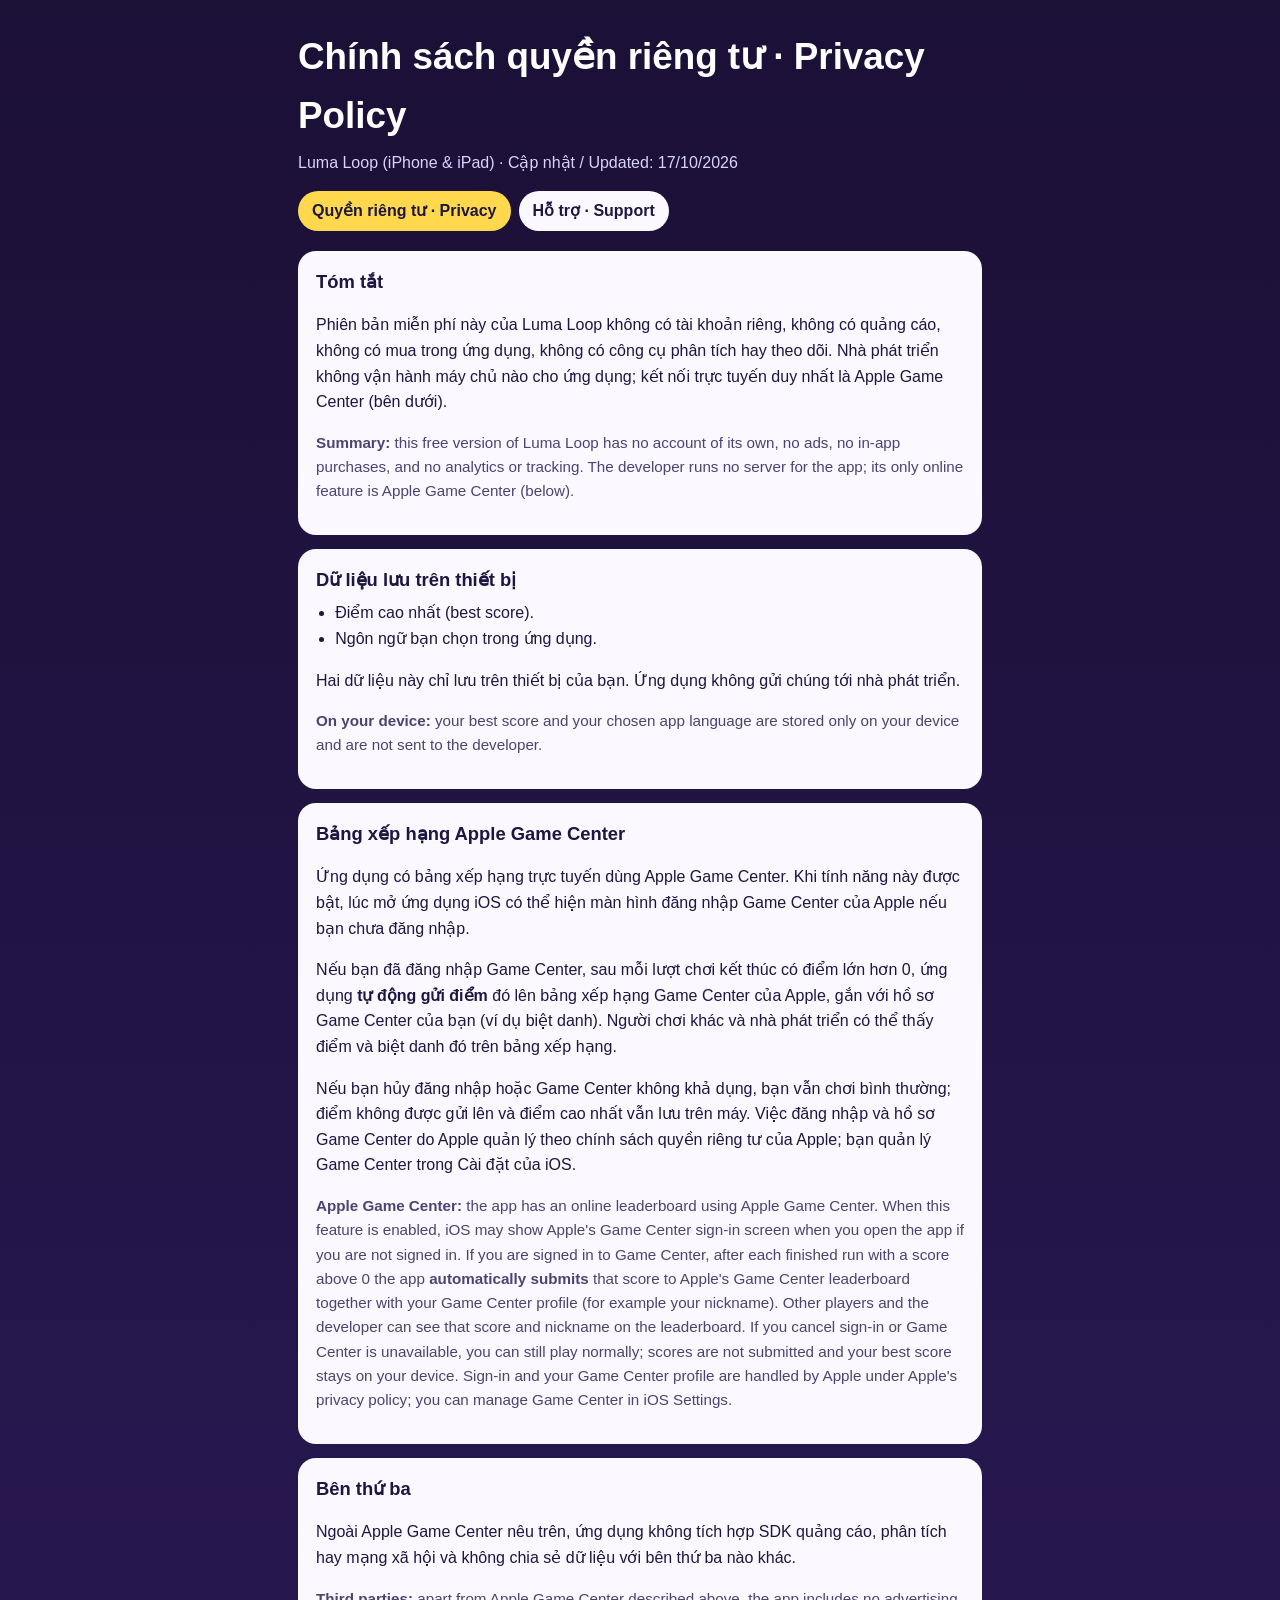
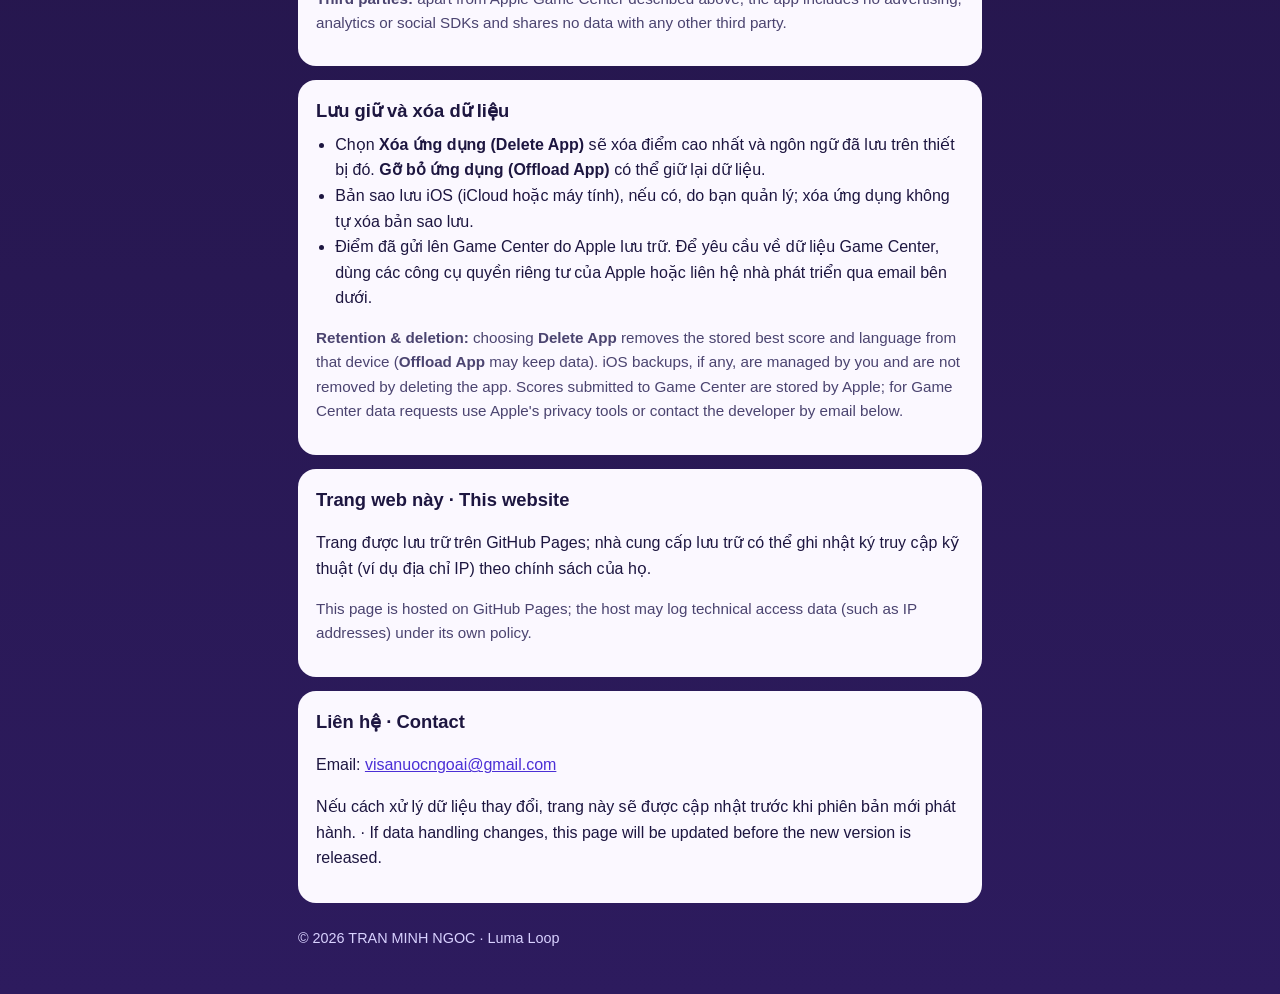
==== luma-loop/privacy.html @ b6aa4632 "Add Luma Loop privacy and support pages Co-Authored-By: Claude Opus 5.5 <noreply@anthropic.com>" ====
<!doctype html>
<html lang="vi">
<head>
  <meta charset="utf-8">
  <meta name="viewport" content="width=device-width, initial-scale=1">
  <title>Privacy Policy — Luma Loop</title>
  <style>
    :root { --bg1:#1b1036; --bg2:#2d1b5e; --card:#fbf8ff; --ink:#1d1640; --soft:#4b4470; --accent:#7c5cff; }
    * { box-sizing: border-box; }
    body { margin:0; font-family:-apple-system,BlinkMacSystemFont,"Segoe UI",Roboto,Arial,sans-serif; line-height:1.6; color:var(--ink); background:linear-gradient(180deg,var(--bg1),var(--bg2)); }
    main { max-width:720px; margin:0 auto; padding:28px 18px 44px; }
    header h1 { color:#fff; margin:0 0 4px; font-size:clamp(1.7rem,5vw,2.3rem); }
    header p { color:#d9d2ff; margin:0; }
    nav { display:flex; flex-wrap:wrap; gap:8px; margin:16px 0 20px; }
    nav a { padding:7px 14px; border-radius:999px; background:var(--card); color:var(--ink); text-decoration:none; font-weight:600; }
    nav a[aria-current="page"] { background:#ffd84d; }
    .card { background:var(--card); border-radius:18px; padding:16px 18px; margin:0 0 14px; }
    .card h2 { font-size:1.15rem; margin:0 0 6px; }
    .card ul { padding-left:1.2em; margin:6px 0; }
    .lang { color:var(--soft); font-size:.95rem; }
    a { color:#4b2fd6; }
    footer { color:#d9d2ff; font-size:.9rem; margin-top:24px; }
  </style>
</head>
<body>
<main>
  <header>
    <h1>Chính sách quyền riêng tư · Privacy Policy</h1>
    <p>Luma Loop (iPhone &amp; iPad) · Cập nhật / Updated: 17/10/2026</p>
  </header>

  <nav aria-label="Trang">
    <a href="privacy.html" aria-current="page">Quyền riêng tư · Privacy</a>
    <a href="support.html">Hỗ trợ · Support</a>
  </nav>

  <section class="card">
    <h2>Tóm tắt</h2>
    <p>Phiên bản miễn phí này của Luma Loop không có tài khoản riêng, không có quảng cáo, không có mua trong ứng dụng, không có công cụ phân tích hay theo dõi. Nhà phát triển không vận hành máy chủ nào cho ứng dụng; kết nối trực tuyến duy nhất là Apple Game Center (bên dưới).</p>
    <p class="lang"><strong>Summary:</strong> this free version of Luma Loop has no account of its own, no ads, no in-app purchases, and no analytics or tracking. The developer runs no server for the app; its only online feature is Apple Game Center (below).</p>
  </section>

  <section class="card">
    <h2>Dữ liệu lưu trên thiết bị</h2>
    <ul>
      <li>Điểm cao nhất (best score).</li>
      <li>Ngôn ngữ bạn chọn trong ứng dụng.</li>
    </ul>
    <p>Hai dữ liệu này chỉ lưu trên thiết bị của bạn. Ứng dụng không gửi chúng tới nhà phát triển.</p>
    <p class="lang"><strong>On your device:</strong> your best score and your chosen app language are stored only on your device and are not sent to the developer.</p>
  </section>

  <section class="card">
    <h2>Bảng xếp hạng Apple Game Center</h2>
    <p>Ứng dụng có bảng xếp hạng trực tuyến dùng Apple Game Center. Khi tính năng này được bật, lúc mở ứng dụng iOS có thể hiện màn hình đăng nhập Game Center của Apple nếu bạn chưa đăng nhập.</p>
    <p>Nếu bạn đã đăng nhập Game Center, sau mỗi lượt chơi kết thúc có điểm lớn hơn 0, ứng dụng <strong>tự động gửi điểm</strong> đó lên bảng xếp hạng Game Center của Apple, gắn với hồ sơ Game Center của bạn (ví dụ biệt danh). Người chơi khác và nhà phát triển có thể thấy điểm và biệt danh đó trên bảng xếp hạng.</p>
    <p>Nếu bạn hủy đăng nhập hoặc Game Center không khả dụng, bạn vẫn chơi bình thường; điểm không được gửi lên và điểm cao nhất vẫn lưu trên máy. Việc đăng nhập và hồ sơ Game Center do Apple quản lý theo chính sách quyền riêng tư của Apple; bạn quản lý Game Center trong Cài đặt của iOS.</p>
    <p class="lang"><strong>Apple Game Center:</strong> the app has an online leaderboard using Apple Game Center. When this feature is enabled, iOS may show Apple's Game Center sign-in screen when you open the app if you are not signed in. If you are signed in to Game Center, after each finished run with a score above 0 the app <strong>automatically submits</strong> that score to Apple's Game Center leaderboard together with your Game Center profile (for example your nickname). Other players and the developer can see that score and nickname on the leaderboard. If you cancel sign-in or Game Center is unavailable, you can still play normally; scores are not submitted and your best score stays on your device. Sign-in and your Game Center profile are handled by Apple under Apple's privacy policy; you can manage Game Center in iOS Settings.</p>
  </section>

  <section class="card">
    <h2>Bên thứ ba</h2>
    <p>Ngoài Apple Game Center nêu trên, ứng dụng không tích hợp SDK quảng cáo, phân tích hay mạng xã hội và không chia sẻ dữ liệu với bên thứ ba nào khác.</p>
    <p class="lang"><strong>Third parties:</strong> apart from Apple Game Center described above, the app includes no advertising, analytics or social SDKs and shares no data with any other third party.</p>
  </section>

  <section class="card">
    <h2>Lưu giữ và xóa dữ liệu</h2>
    <ul>
      <li>Chọn <strong>Xóa ứng dụng (Delete App)</strong> sẽ xóa điểm cao nhất và ngôn ngữ đã lưu trên thiết bị đó. <strong>Gỡ bỏ ứng dụng (Offload App)</strong> có thể giữ lại dữ liệu.</li>
      <li>Bản sao lưu iOS (iCloud hoặc máy tính), nếu có, do bạn quản lý; xóa ứng dụng không tự xóa bản sao lưu.</li>
      <li>Điểm đã gửi lên Game Center do Apple lưu trữ. Để yêu cầu về dữ liệu Game Center, dùng các công cụ quyền riêng tư của Apple hoặc liên hệ nhà phát triển qua email bên dưới.</li>
    </ul>
    <p class="lang"><strong>Retention &amp; deletion:</strong> choosing <strong>Delete App</strong> removes the stored best score and language from that device (<strong>Offload App</strong> may keep data). iOS backups, if any, are managed by you and are not removed by deleting the app. Scores submitted to Game Center are stored by Apple; for Game Center data requests use Apple's privacy tools or contact the developer by email below.</p>
  </section>

  <section class="card">
    <h2>Trang web này · This website</h2>
    <p>Trang được lưu trữ trên GitHub Pages; nhà cung cấp lưu trữ có thể ghi nhật ký truy cập kỹ thuật (ví dụ địa chỉ IP) theo chính sách của họ.</p>
    <p class="lang">This page is hosted on GitHub Pages; the host may log technical access data (such as IP addresses) under its own policy.</p>
  </section>

  <section class="card">
    <h2>Liên hệ · Contact</h2>
    <p>Email: <a href="mailto:visanuocngoai@gmail.com">visanuocngoai@gmail.com</a></p>
    <p>Nếu cách xử lý dữ liệu thay đổi, trang này sẽ được cập nhật trước khi phiên bản mới phát hành. · If data handling changes, this page will be updated before the new version is released.</p>
  </section>

  <footer>© 2026 TRAN MINH NGOC · Luma Loop</footer>
</main>
</body>
</html>
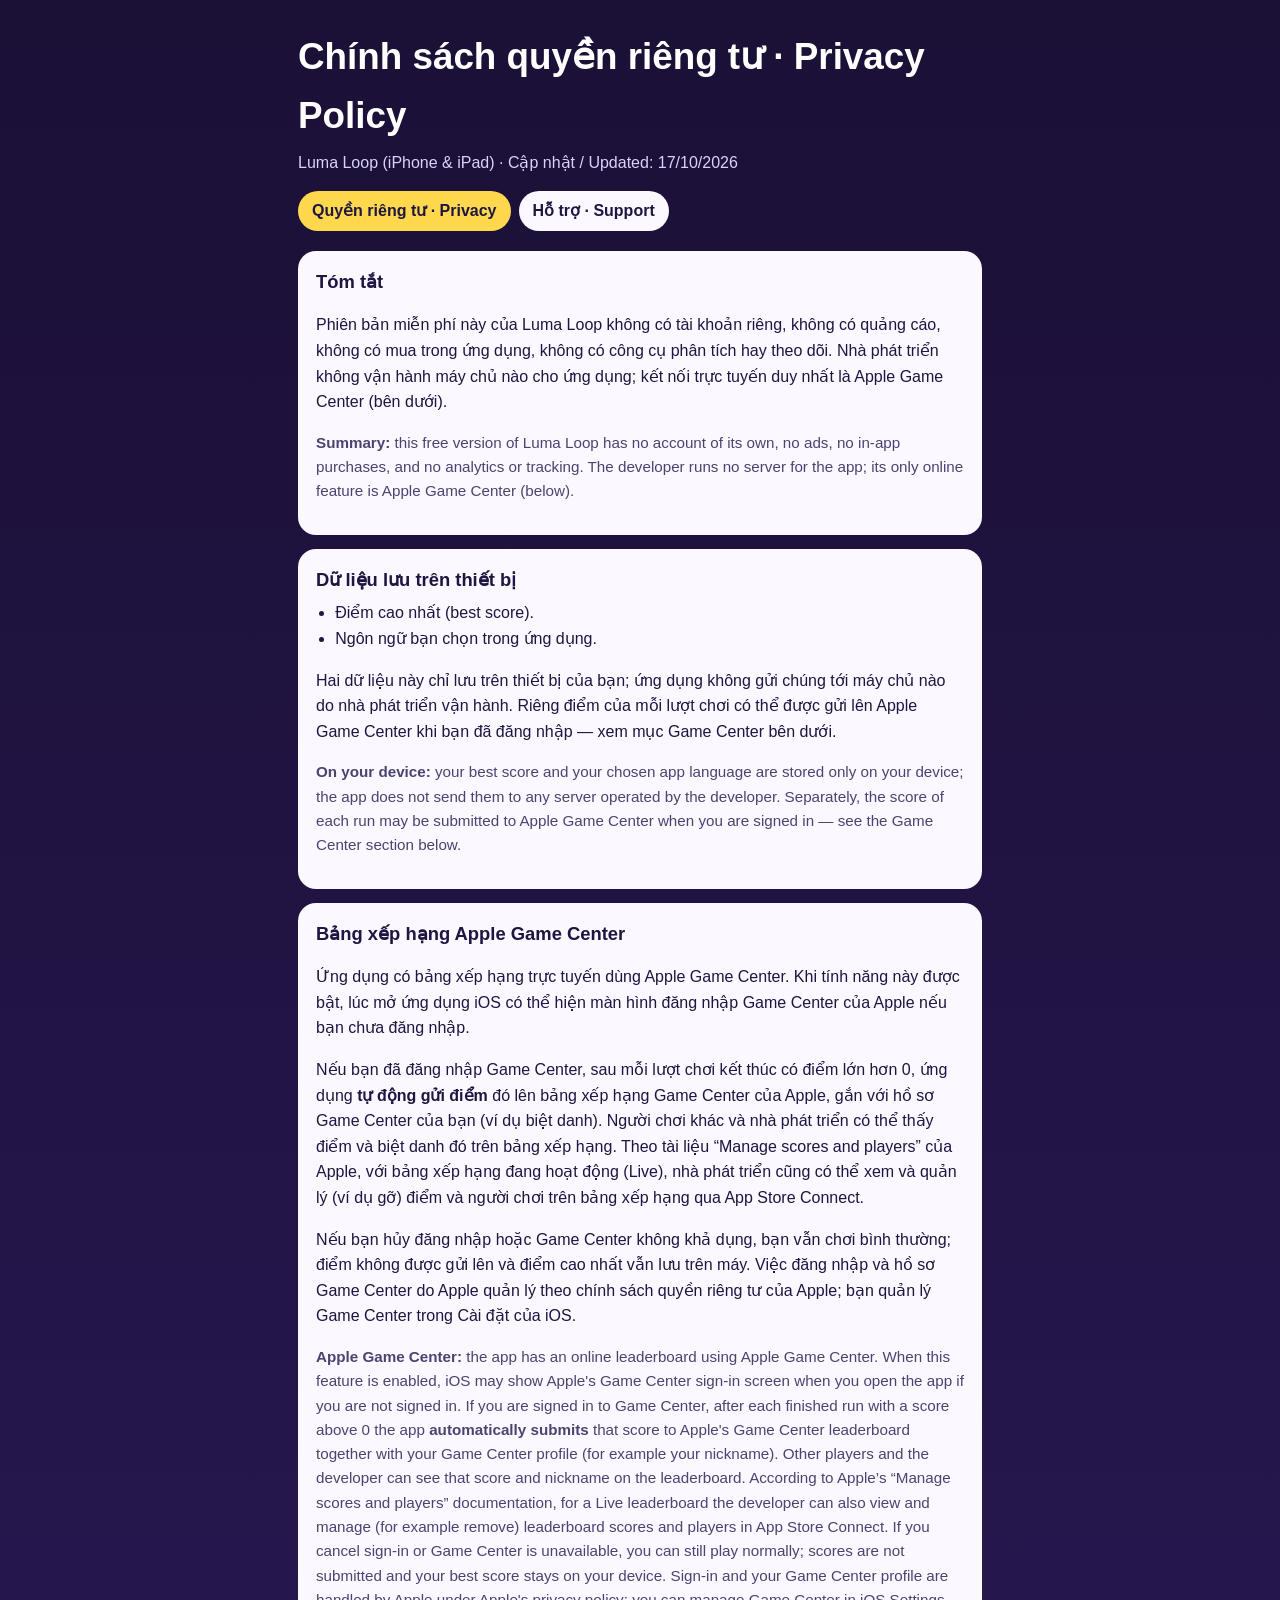
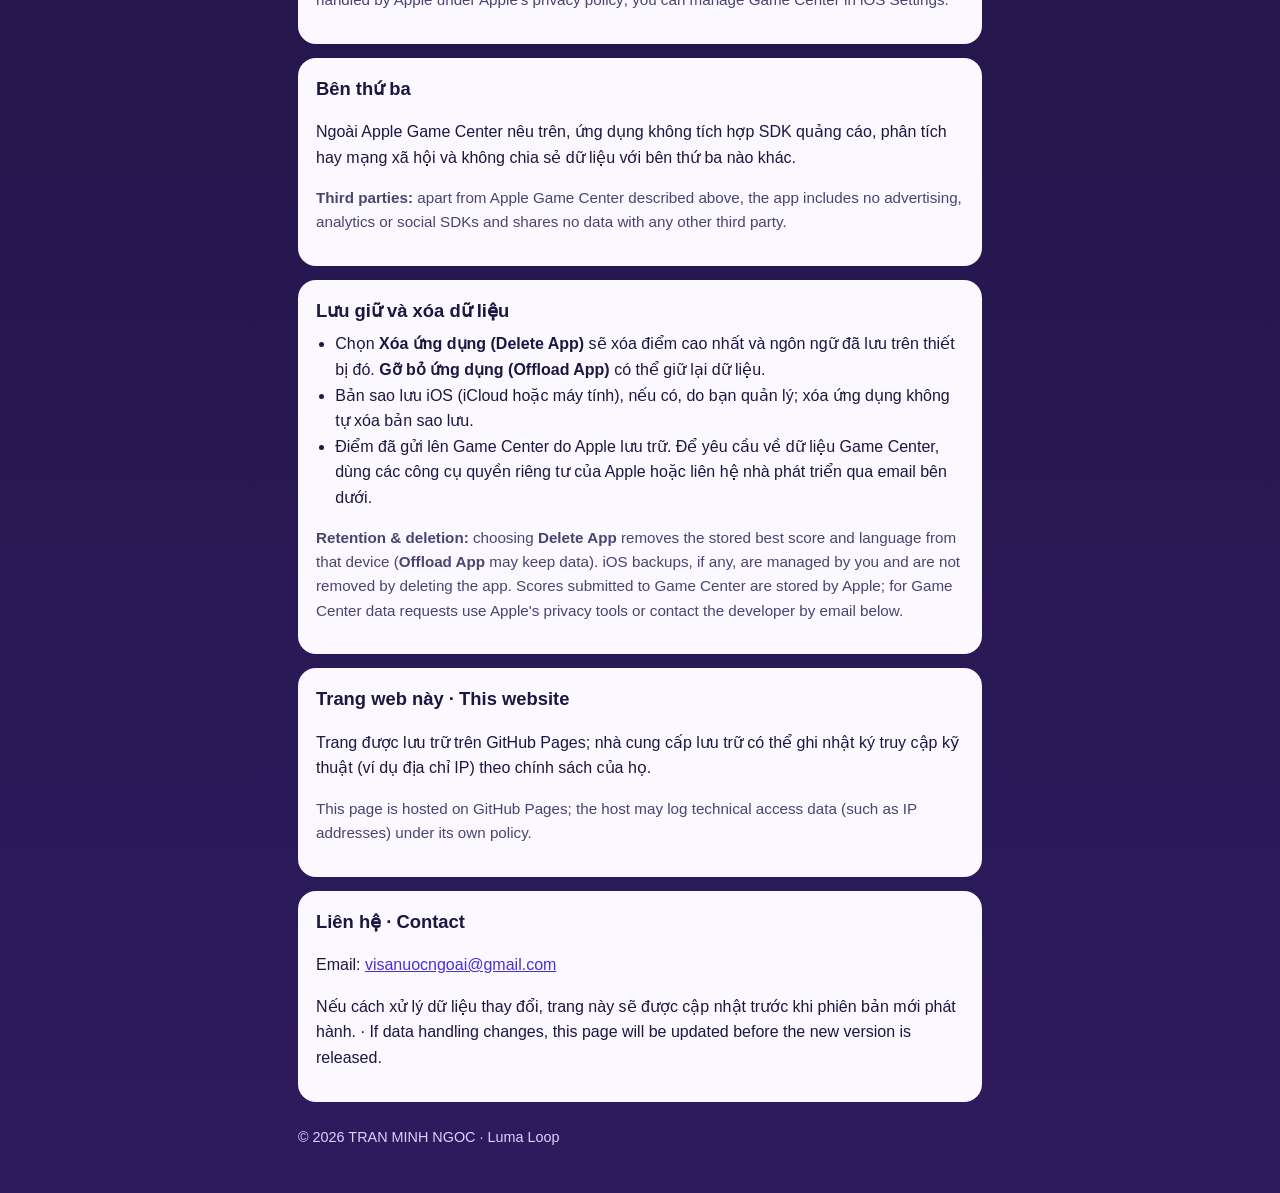
==== commit d8b01f74: "Clarify Luma Loop Game Center data wording Co-Authored-By: Claude Opus 5.5 <noreply@anthropic.com>" ====
--- a/luma-loop/privacy.html
+++ b/luma-loop/privacy.html
@@ -46,16 +46,16 @@
       <li>Điểm cao nhất (best score).</li>
       <li>Ngôn ngữ bạn chọn trong ứng dụng.</li>
     </ul>
-    <p>Hai dữ liệu này chỉ lưu trên thiết bị của bạn. Ứng dụng không gửi chúng tới nhà phát triển.</p>
-    <p class="lang"><strong>On your device:</strong> your best score and your chosen app language are stored only on your device and are not sent to the developer.</p>
+    <p>Hai dữ liệu này chỉ lưu trên thiết bị của bạn; ứng dụng không gửi chúng tới máy chủ nào do nhà phát triển vận hành. Riêng điểm của mỗi lượt chơi có thể được gửi lên Apple Game Center khi bạn đã đăng nhập — xem mục Game Center bên dưới.</p>
+    <p class="lang"><strong>On your device:</strong> your best score and your chosen app language are stored only on your device; the app does not send them to any server operated by the developer. Separately, the score of each run may be submitted to Apple Game Center when you are signed in — see the Game Center section below.</p>
   </section>
 
   <section class="card">
     <h2>Bảng xếp hạng Apple Game Center</h2>
     <p>Ứng dụng có bảng xếp hạng trực tuyến dùng Apple Game Center. Khi tính năng này được bật, lúc mở ứng dụng iOS có thể hiện màn hình đăng nhập Game Center của Apple nếu bạn chưa đăng nhập.</p>
-    <p>Nếu bạn đã đăng nhập Game Center, sau mỗi lượt chơi kết thúc có điểm lớn hơn 0, ứng dụng <strong>tự động gửi điểm</strong> đó lên bảng xếp hạng Game Center của Apple, gắn với hồ sơ Game Center của bạn (ví dụ biệt danh). Người chơi khác và nhà phát triển có thể thấy điểm và biệt danh đó trên bảng xếp hạng.</p>
+    <p>Nếu bạn đã đăng nhập Game Center, sau mỗi lượt chơi kết thúc có điểm lớn hơn 0, ứng dụng <strong>tự động gửi điểm</strong> đó lên bảng xếp hạng Game Center của Apple, gắn với hồ sơ Game Center của bạn (ví dụ biệt danh). Người chơi khác và nhà phát triển có thể thấy điểm và biệt danh đó trên bảng xếp hạng. Theo tài liệu &ldquo;Manage scores and players&rdquo; của Apple, với bảng xếp hạng đang hoạt động (Live), nhà phát triển cũng có thể xem và quản lý (ví dụ gỡ) điểm và người chơi trên bảng xếp hạng qua App Store Connect.</p>
     <p>Nếu bạn hủy đăng nhập hoặc Game Center không khả dụng, bạn vẫn chơi bình thường; điểm không được gửi lên và điểm cao nhất vẫn lưu trên máy. Việc đăng nhập và hồ sơ Game Center do Apple quản lý theo chính sách quyền riêng tư của Apple; bạn quản lý Game Center trong Cài đặt của iOS.</p>
-    <p class="lang"><strong>Apple Game Center:</strong> the app has an online leaderboard using Apple Game Center. When this feature is enabled, iOS may show Apple's Game Center sign-in screen when you open the app if you are not signed in. If you are signed in to Game Center, after each finished run with a score above 0 the app <strong>automatically submits</strong> that score to Apple's Game Center leaderboard together with your Game Center profile (for example your nickname). Other players and the developer can see that score and nickname on the leaderboard. If you cancel sign-in or Game Center is unavailable, you can still play normally; scores are not submitted and your best score stays on your device. Sign-in and your Game Center profile are handled by Apple under Apple's privacy policy; you can manage Game Center in iOS Settings.</p>
+    <p class="lang"><strong>Apple Game Center:</strong> the app has an online leaderboard using Apple Game Center. When this feature is enabled, iOS may show Apple's Game Center sign-in screen when you open the app if you are not signed in. If you are signed in to Game Center, after each finished run with a score above 0 the app <strong>automatically submits</strong> that score to Apple's Game Center leaderboard together with your Game Center profile (for example your nickname). Other players and the developer can see that score and nickname on the leaderboard. According to Apple&rsquo;s &ldquo;Manage scores and players&rdquo; documentation, for a Live leaderboard the developer can also view and manage (for example remove) leaderboard scores and players in App Store Connect. If you cancel sign-in or Game Center is unavailable, you can still play normally; scores are not submitted and your best score stays on your device. Sign-in and your Game Center profile are handled by Apple under Apple's privacy policy; you can manage Game Center in iOS Settings.</p>
   </section>
 
   <section class="card">
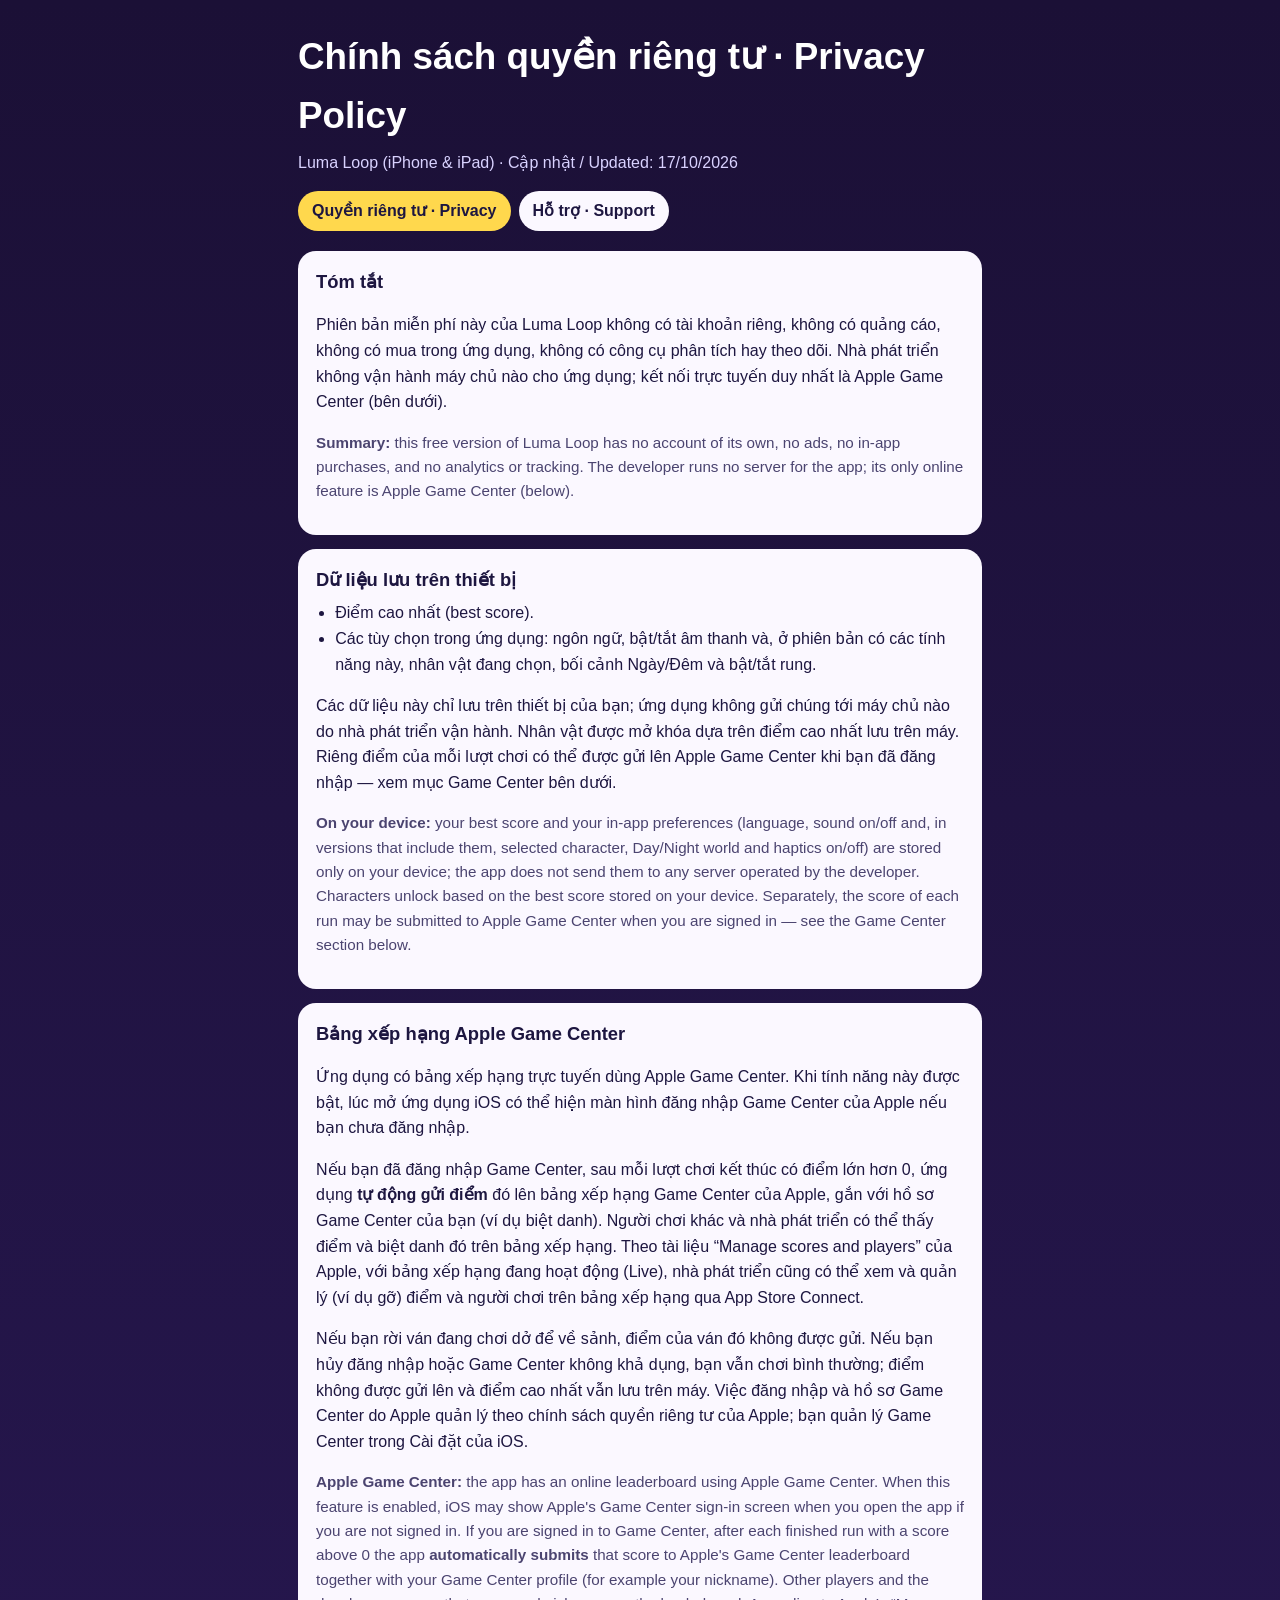
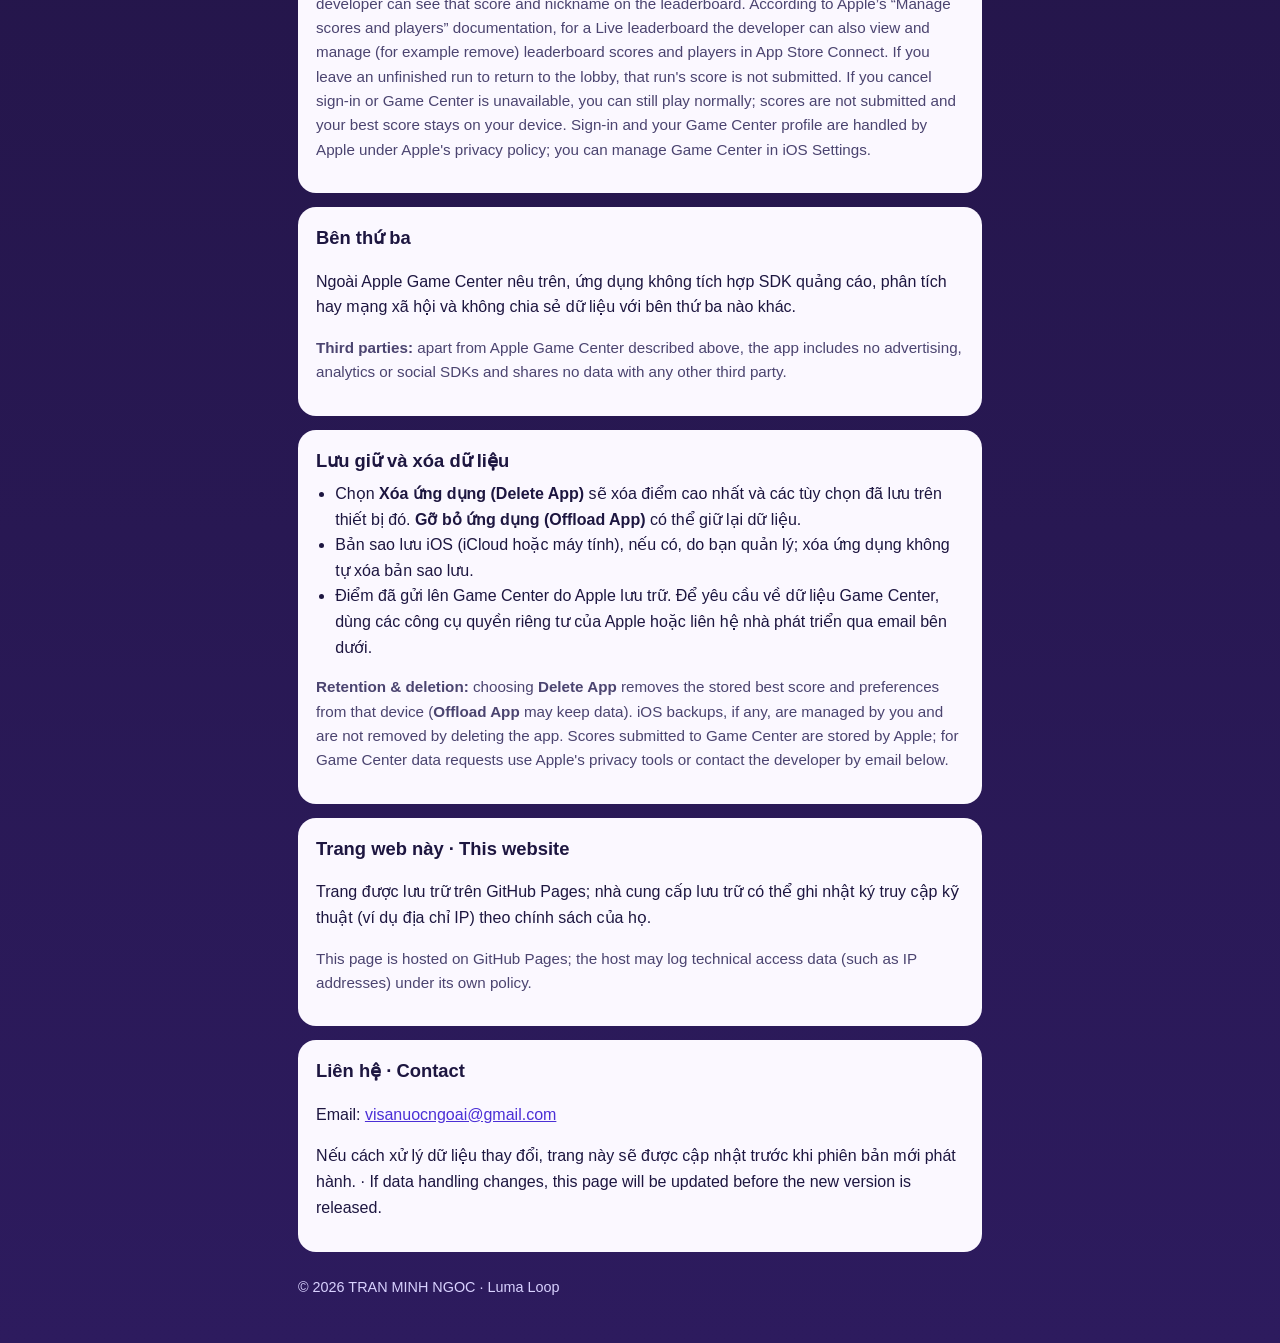
==== commit b91a0776: "Update Luma Loop privacy and support pages for new local preferences Co-Authored-By: Claude Opus 5.5" ====
--- a/luma-loop/privacy.html
+++ b/luma-loop/privacy.html
@@ -44,18 +44,18 @@
     <h2>Dữ liệu lưu trên thiết bị</h2>
     <ul>
       <li>Điểm cao nhất (best score).</li>
-      <li>Ngôn ngữ bạn chọn trong ứng dụng.</li>
+      <li>Các tùy chọn trong ứng dụng: ngôn ngữ, bật/tắt âm thanh và, ở phiên bản có các tính năng này, nhân vật đang chọn, bối cảnh Ngày/Đêm và bật/tắt rung.</li>
     </ul>
-    <p>Hai dữ liệu này chỉ lưu trên thiết bị của bạn; ứng dụng không gửi chúng tới máy chủ nào do nhà phát triển vận hành. Riêng điểm của mỗi lượt chơi có thể được gửi lên Apple Game Center khi bạn đã đăng nhập — xem mục Game Center bên dưới.</p>
-    <p class="lang"><strong>On your device:</strong> your best score and your chosen app language are stored only on your device; the app does not send them to any server operated by the developer. Separately, the score of each run may be submitted to Apple Game Center when you are signed in — see the Game Center section below.</p>
+    <p>Các dữ liệu này chỉ lưu trên thiết bị của bạn; ứng dụng không gửi chúng tới máy chủ nào do nhà phát triển vận hành. Nhân vật được mở khóa dựa trên điểm cao nhất lưu trên máy. Riêng điểm của mỗi lượt chơi có thể được gửi lên Apple Game Center khi bạn đã đăng nhập — xem mục Game Center bên dưới.</p>
+    <p class="lang"><strong>On your device:</strong> your best score and your in-app preferences (language, sound on/off and, in versions that include them, selected character, Day/Night world and haptics on/off) are stored only on your device; the app does not send them to any server operated by the developer. Characters unlock based on the best score stored on your device. Separately, the score of each run may be submitted to Apple Game Center when you are signed in — see the Game Center section below.</p>
   </section>
 
   <section class="card">
     <h2>Bảng xếp hạng Apple Game Center</h2>
     <p>Ứng dụng có bảng xếp hạng trực tuyến dùng Apple Game Center. Khi tính năng này được bật, lúc mở ứng dụng iOS có thể hiện màn hình đăng nhập Game Center của Apple nếu bạn chưa đăng nhập.</p>
     <p>Nếu bạn đã đăng nhập Game Center, sau mỗi lượt chơi kết thúc có điểm lớn hơn 0, ứng dụng <strong>tự động gửi điểm</strong> đó lên bảng xếp hạng Game Center của Apple, gắn với hồ sơ Game Center của bạn (ví dụ biệt danh). Người chơi khác và nhà phát triển có thể thấy điểm và biệt danh đó trên bảng xếp hạng. Theo tài liệu &ldquo;Manage scores and players&rdquo; của Apple, với bảng xếp hạng đang hoạt động (Live), nhà phát triển cũng có thể xem và quản lý (ví dụ gỡ) điểm và người chơi trên bảng xếp hạng qua App Store Connect.</p>
-    <p>Nếu bạn hủy đăng nhập hoặc Game Center không khả dụng, bạn vẫn chơi bình thường; điểm không được gửi lên và điểm cao nhất vẫn lưu trên máy. Việc đăng nhập và hồ sơ Game Center do Apple quản lý theo chính sách quyền riêng tư của Apple; bạn quản lý Game Center trong Cài đặt của iOS.</p>
-    <p class="lang"><strong>Apple Game Center:</strong> the app has an online leaderboard using Apple Game Center. When this feature is enabled, iOS may show Apple's Game Center sign-in screen when you open the app if you are not signed in. If you are signed in to Game Center, after each finished run with a score above 0 the app <strong>automatically submits</strong> that score to Apple's Game Center leaderboard together with your Game Center profile (for example your nickname). Other players and the developer can see that score and nickname on the leaderboard. According to Apple&rsquo;s &ldquo;Manage scores and players&rdquo; documentation, for a Live leaderboard the developer can also view and manage (for example remove) leaderboard scores and players in App Store Connect. If you cancel sign-in or Game Center is unavailable, you can still play normally; scores are not submitted and your best score stays on your device. Sign-in and your Game Center profile are handled by Apple under Apple's privacy policy; you can manage Game Center in iOS Settings.</p>
+    <p>Nếu bạn rời ván đang chơi dở để về sảnh, điểm của ván đó không được gửi. Nếu bạn hủy đăng nhập hoặc Game Center không khả dụng, bạn vẫn chơi bình thường; điểm không được gửi lên và điểm cao nhất vẫn lưu trên máy. Việc đăng nhập và hồ sơ Game Center do Apple quản lý theo chính sách quyền riêng tư của Apple; bạn quản lý Game Center trong Cài đặt của iOS.</p>
+    <p class="lang"><strong>Apple Game Center:</strong> the app has an online leaderboard using Apple Game Center. When this feature is enabled, iOS may show Apple's Game Center sign-in screen when you open the app if you are not signed in. If you are signed in to Game Center, after each finished run with a score above 0 the app <strong>automatically submits</strong> that score to Apple's Game Center leaderboard together with your Game Center profile (for example your nickname). Other players and the developer can see that score and nickname on the leaderboard. According to Apple&rsquo;s &ldquo;Manage scores and players&rdquo; documentation, for a Live leaderboard the developer can also view and manage (for example remove) leaderboard scores and players in App Store Connect. If you leave an unfinished run to return to the lobby, that run's score is not submitted. If you cancel sign-in or Game Center is unavailable, you can still play normally; scores are not submitted and your best score stays on your device. Sign-in and your Game Center profile are handled by Apple under Apple's privacy policy; you can manage Game Center in iOS Settings.</p>
   </section>
 
   <section class="card">
@@ -67,11 +67,11 @@
   <section class="card">
     <h2>Lưu giữ và xóa dữ liệu</h2>
     <ul>
-      <li>Chọn <strong>Xóa ứng dụng (Delete App)</strong> sẽ xóa điểm cao nhất và ngôn ngữ đã lưu trên thiết bị đó. <strong>Gỡ bỏ ứng dụng (Offload App)</strong> có thể giữ lại dữ liệu.</li>
+      <li>Chọn <strong>Xóa ứng dụng (Delete App)</strong> sẽ xóa điểm cao nhất và các tùy chọn đã lưu trên thiết bị đó. <strong>Gỡ bỏ ứng dụng (Offload App)</strong> có thể giữ lại dữ liệu.</li>
       <li>Bản sao lưu iOS (iCloud hoặc máy tính), nếu có, do bạn quản lý; xóa ứng dụng không tự xóa bản sao lưu.</li>
       <li>Điểm đã gửi lên Game Center do Apple lưu trữ. Để yêu cầu về dữ liệu Game Center, dùng các công cụ quyền riêng tư của Apple hoặc liên hệ nhà phát triển qua email bên dưới.</li>
     </ul>
-    <p class="lang"><strong>Retention &amp; deletion:</strong> choosing <strong>Delete App</strong> removes the stored best score and language from that device (<strong>Offload App</strong> may keep data). iOS backups, if any, are managed by you and are not removed by deleting the app. Scores submitted to Game Center are stored by Apple; for Game Center data requests use Apple's privacy tools or contact the developer by email below.</p>
+    <p class="lang"><strong>Retention &amp; deletion:</strong> choosing <strong>Delete App</strong> removes the stored best score and preferences from that device (<strong>Offload App</strong> may keep data). iOS backups, if any, are managed by you and are not removed by deleting the app. Scores submitted to Game Center are stored by Apple; for Game Center data requests use Apple's privacy tools or contact the developer by email below.</p>
   </section>
 
   <section class="card">
